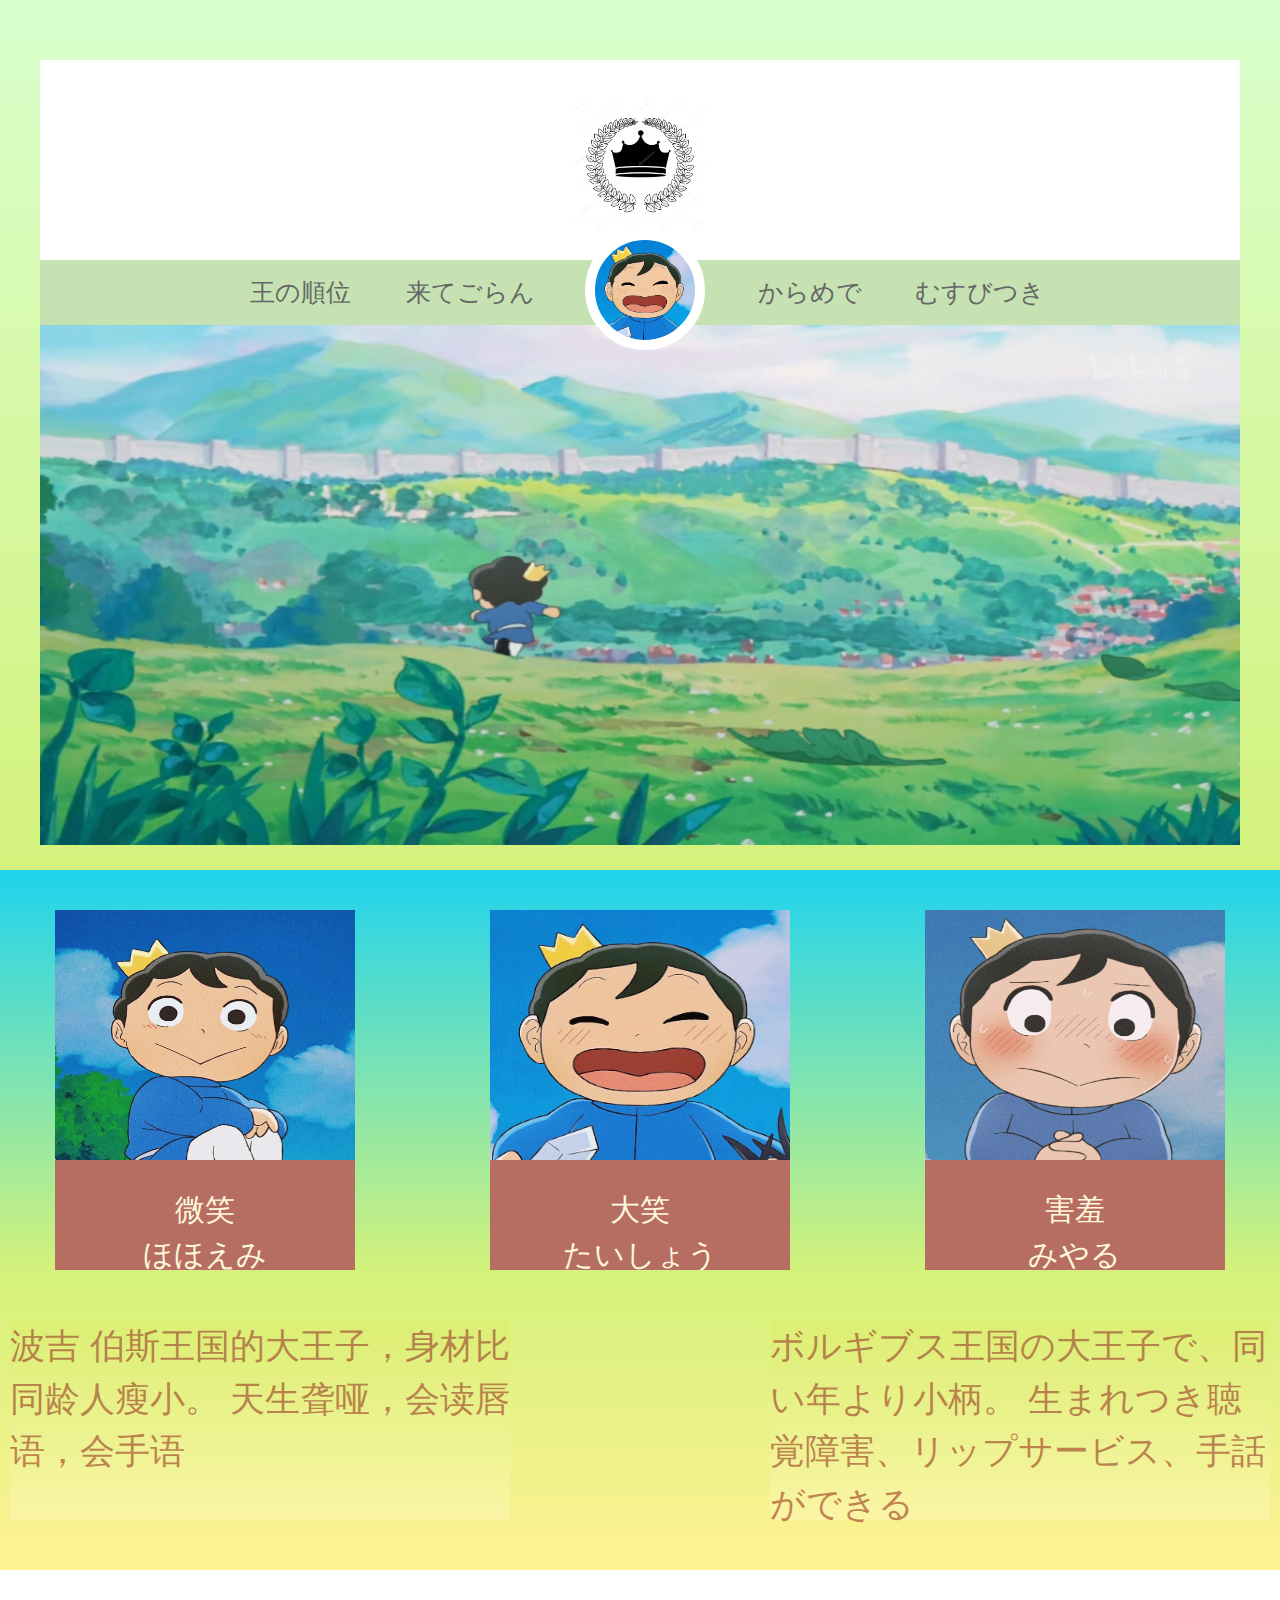
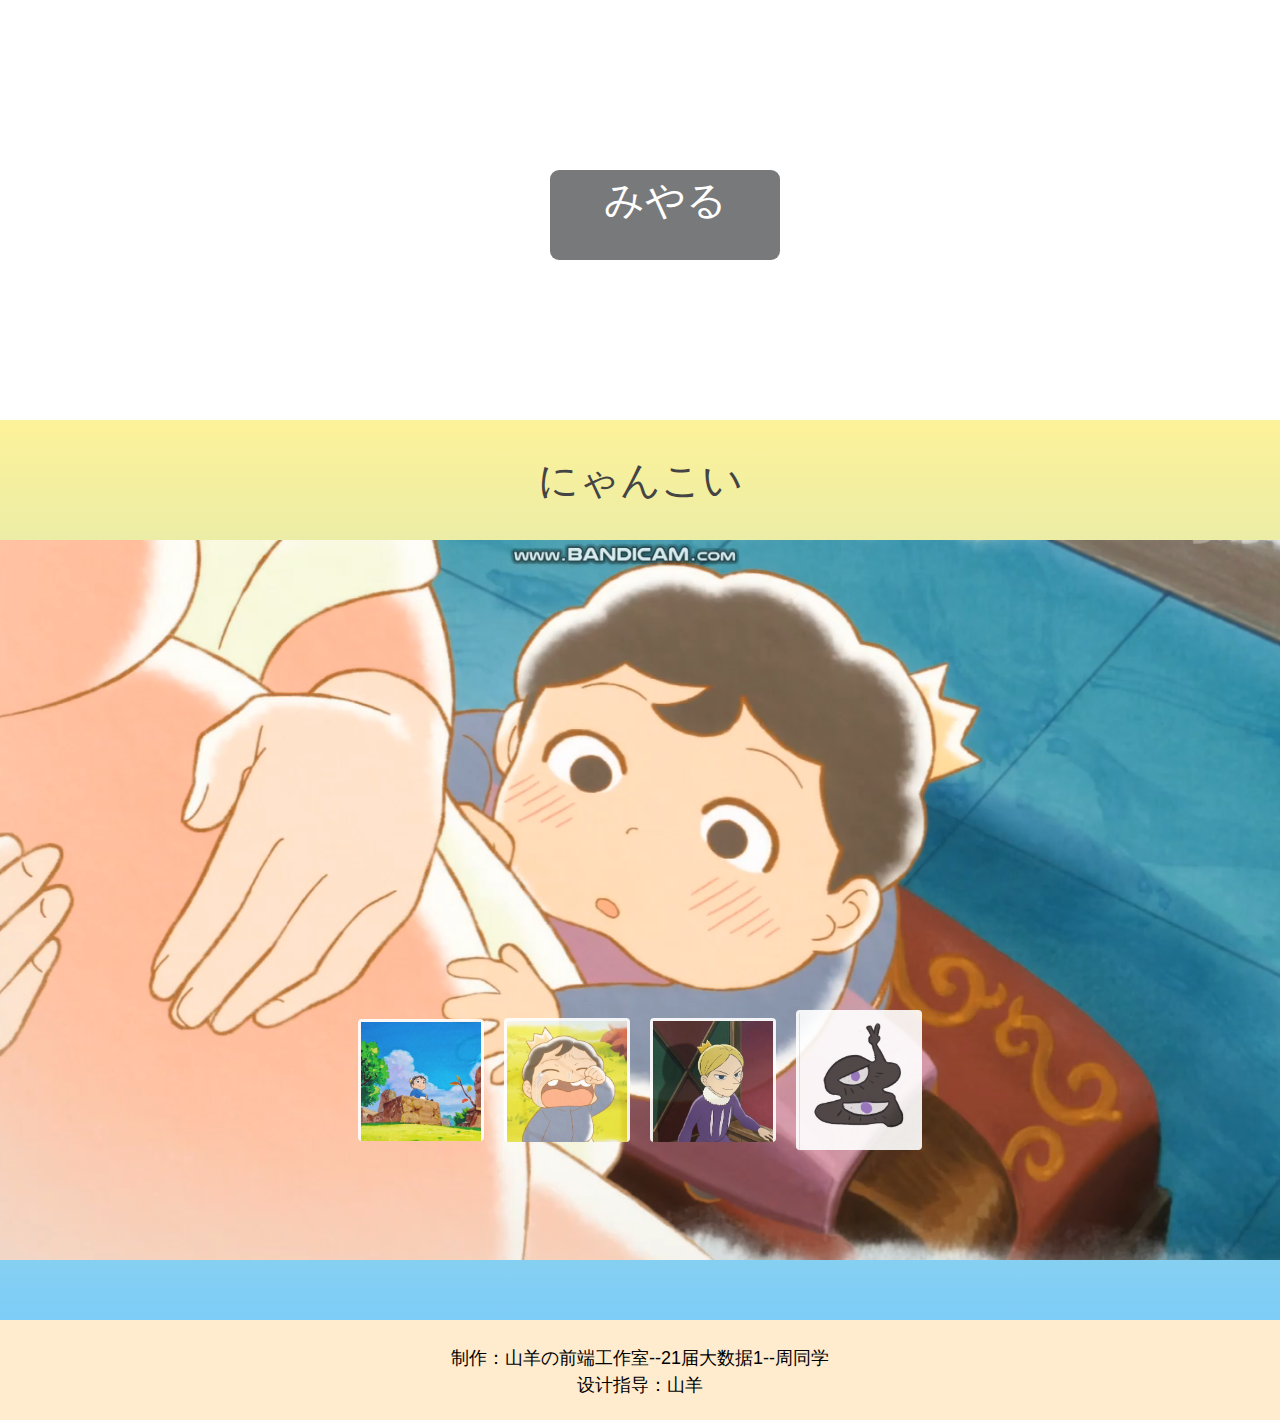
==== index.html @ 6725fe4f "Test" ====
<!DOCTYPE html>
<html lang="en">

<head>
    <meta charset="UTF-8">
    <meta http-equiv="X-UA-Compatible" content="IE=edge">
    <meta name="viewport" content="width=device-width, initial-scale=1.0">
    <title>国王排名的网页</title>
    <link rel="stylesheet" href="./重置样式表/reset.css">
    <link rel="stylesheet" href="./CSS/index.css">
    <link rel="stylesheet" href="./CSS/all.css">
</head>

<body>
    <div class="wrap-body">

        <header>
            <div class="zerogrid">
                <div class="wrap-header">
                    <div class="logo t-center">
                        <a href="#"><img src="./img/log.1.webp"></a>
                    </div>
                    <ul class="shell">
                        <li class="button">
                            <a href="./index.html"><span>王の順位</span></a>

                        </li>
                        <li class="button">
                            <a href="./archive.html"><span>来てごらん</span></a>
                        </li>
                        <li class="portrait">
                            <ul class="information">
                                <li>ご愛顧ありがとうございます</li>
                            </ul>
                        </li>
                        <li class="button">
                            <a href="./single.html"> <span>からめで</span></a>
                        </li>
                        <li class="button">
                            <a href="./contact.html"><span>むすびつき</span></a>
                        </li>
                    </ul>
                    <div class="atupian"><img src="./img/beijing3.jpg"></div>
                </div>
            </div>
    </div>

    </header>
    <div class="body1">
        <div class="box1"><img src="./img/tupian1.jpg">微笑<br /> ほほえみ</div>
        <div class="box2"><img src="./img/tupian2.jpg">大笑<br />たいしょう</div>
        <div class="box3"><img src="./img/tupian3.jpg">害羞<br />みやる</div>
    </div>
    <div class="wenzi1">
        <div class="box4">波吉
            伯斯王国的大王子，身材比同龄人瘦小。
            天生聋哑，会读唇语，会手语
        </div>
        <div class="box5">ボルギブス王国の大王子で、同い年より小柄。
            生まれつき聴覚障害、リップサービス、手話ができる</div>
    </div>
    <div class="touming">
        <div class="touming1">みやる</div>
    </div>
    <div class="apartments">
        <div class="biaoti">にゃんこい</div>
        <section>
            <video id="slider" src="./img/one.mp4" autoplay muted loop>
            </video>
            <ul class="navigation">
                <li onclick="videoUrl('./img/one.mp4')"><img src="./img/one.jpg"></li>
                <li onclick="videoUrl('./img/two.mp4')"><img src="./img/two.jpg"></li>
                <li onclick="videoUrl('./img/three.mp4')"><img src="./img/three.jpg"></li>
                <li onclick="videoUrl('./img/four.mp4')"><img src="./img/four.jpg"></li>
            </ul>
        </section>
        <script type="text/javascript">
            function videoUrl(hmmmmmm) {
                document.getElementById("slider").src = hmmmmmm;
            }
        </script>
    </div>
    </div>
    <div class="wbb" style="text-align: center; font-size: 18px; padding-top: 25px;">制作：山羊の前端工作室--21届大数据1--周同学<br/>设计指导：山羊</p>
    </div>
</body>

</html>
---- CSS/index.css ----
/* 设置最上面大框框的背景 */
.zerogrid{
    width: 1400px;
    height: 870px;
    background-image: linear-gradient(rgb(216, 255, 206),rgb(212,242,123));
    position: relative;
    display: flex;
    justify-content: center;
}
.wrap-header{
width: 1200px;
margin-top: 60px;
background-color: rgb(198,226,178);
height: 750px;
position: absolute;


}
.logo{
    width: 1200px;
    height: 200px;
    background-color: #fff;
     /* margin-top: 10px; */
}
.logo img{
    width: 130px;
    height: 130px;
    position: absolute;
    margin-top: 40px;
    margin-left: 535px;
}
.shell{
    display: flex;
    justify-content: center;
}
.button,.portrait{
    background-color: rgb(198,226,178);
    width: 170px;
    height: 65px;
    text-align: center;
   line-height: 65px;
   transition: .3s;
   cursor: pointer;
   font-size: 25px;
}
.portrait::before{
    content: '';
    display: block;
    width: 100px;
    height: 100px;
    border-radius: 50%;
    transform: translate(30px,-30px);
 background-image: url(../img/tupian2.jpg);
    background-size: cover;
    border: 10px solid #fff;
}
.information{
    width: 220px;
    background-color: #78d1d2;
    transform: translate(-20px,-200px);
    border-radius: 10px;
    padding: 20px 0;
    line-height: 0;
    height: 0;
    transition: .3s;
    opacity: 0;
}
.button:hover{
    background-color: rgb(217,228,138);
}
.button li:hover{
    background-color: rgb(210,220,221);
}
.button ul li{
    height: 0;
    transition: .2s;
    opacity: 0;
    transform: translateY(-65px);
    background-color: rgb(210,220,221);
}
.button:hover li{
    height: 65px;
    opacity: 1;
    transform: translateY(0);
}
.portrait:hover .information{
    opacity: 1;
    line-height: 65px;
    transform: translate(-20px,-10px);
    height: auto;
}
.nav li:hover{
    background-color: rgb(217,228,138);
} 
.atupian{
    width: 1200px;
    background-color: #F4BBBB;
}
.atupian img{
    width: 1200px;
    height: 520px;
}
.body1{
    width: 1519.2px;
    padding: 40px;
    height: 400px;
    background-image: linear-gradient(rgb(31, 211, 238),rgb(212,242,123));
    display: flex;
    flex-direction: row;
    justify-content: space-evenly;
}
.box1, .box2,.box3{
    width: 300px;
    height: 380px;
    background-color: #b66e62;  
    color: cornsilk;
    font-size: 30px;
    text-align: center;
    overflow: hidden;
}
.box1 img, .box2 img,.box3 img{
    /* width: 370px; */
    margin-bottom: 27px;
    height: 250px;
    width: 100%;
    opacity: .95;
    transition: .6s;
}
.body1 img:hover{
    transform: scale(1.2);
}
.wenzi1{
    display: flex;
    flex-direction: row;
    width: 1519.2px;
    height: 300px;
    background-image: linear-gradient(rgb(212,242,123),rgb(255, 242, 146));
    justify-content: space-around;
}
.box4 ,.box5{
    width: 500px;
    height: 200px;
    background-image: linear-gradient(rgb(221,237,106),rgba(255, 249, 200, 0.801));
    font-size: 35px;
    margin-top: 50px;
    opacity: .5;
    color: rgb(141, 20, 20);
}
.touming{
    width: 1519.2px;
    height: 450px;
    background-color: transparent;
    background-attachment: fixed;
    background-image: url(../img/beijing6.jpg);
    background-size: contain;
    background-position: center;
    width: 1330px;
    margin: 0 auto;
    /* height: 870px; */
   padding-top: 200px;
    background-repeat: no-repeat;
    /* background-color: yellow */
    /* background-color: rgb(164,209,144); */
    /* opacity: 1; */
    /* background-color: seagreen; */
 }
 .touming1{
     width: 230px;
     height: 90px;
     transition: .9s;
     border-radius: 9px;
     background-color: rgba(30,32,33,.6);
     margin: 0 auto;
    font-size: large; 
    font-size: 40px;    
     text-align: center;
     color: white;
 }
.touming1:hover{
     background-color: rgb(30,32,33);
 }
.apartments{
    width: 1519.2px;
    height: 900px;
    background-image: linear-gradient(rgb(253, 242, 153),rgb(125, 205, 248));
}
.biaoti{
    color: rgb(68,68,68);
    text-align: center;
    font-size: 40px;
    padding-top: 30px;
}
  *{
      margin: 0;
      padding: 0;
      box-sizing: border-box;
  }
section
{
    position: relative;
    width: 100%;
}
section video
{
    position: absolute;
    top: 0;
    left: 0;
    width: 1400px;
    height: 750px;
    object-fit: cover;
    padding-left: 90px;
    padding-top: 30px;
}
section .navigation
{
    position: absolute;
    top: 500px;
    left: 50%;
    transform: translateX(-50%);
    z-index: 100;
    display: flex;
    justify-content: center;
    align-items: center;
}
section .navigation li{
    list-style: none;
    cursor: pointer;
    margin: 0 10px;
    border-radius: 4px;
    background-color: #fff;
    padding: 3px 3px 0;
    opacity: 0.9;
    transition: 0.5s;
}
section .navigation li:hover{
    opacity: 1;
}
section .navigation li img{
    width: 120px;
    transition: 0.5s;
}
section .navigation li img:hover{
    width: 200px;
}
.wbb{
    width: 1519.2px;
    height: 100px;
    background-color: blanchedalmond;
    color: black;
    font-size: 25px;
    padding-top: 40px;
}
---- CSS/all.css ----
body{
    display: flex;
    justify-content: center;
    align-items: center;
    flex-direction: column;
}
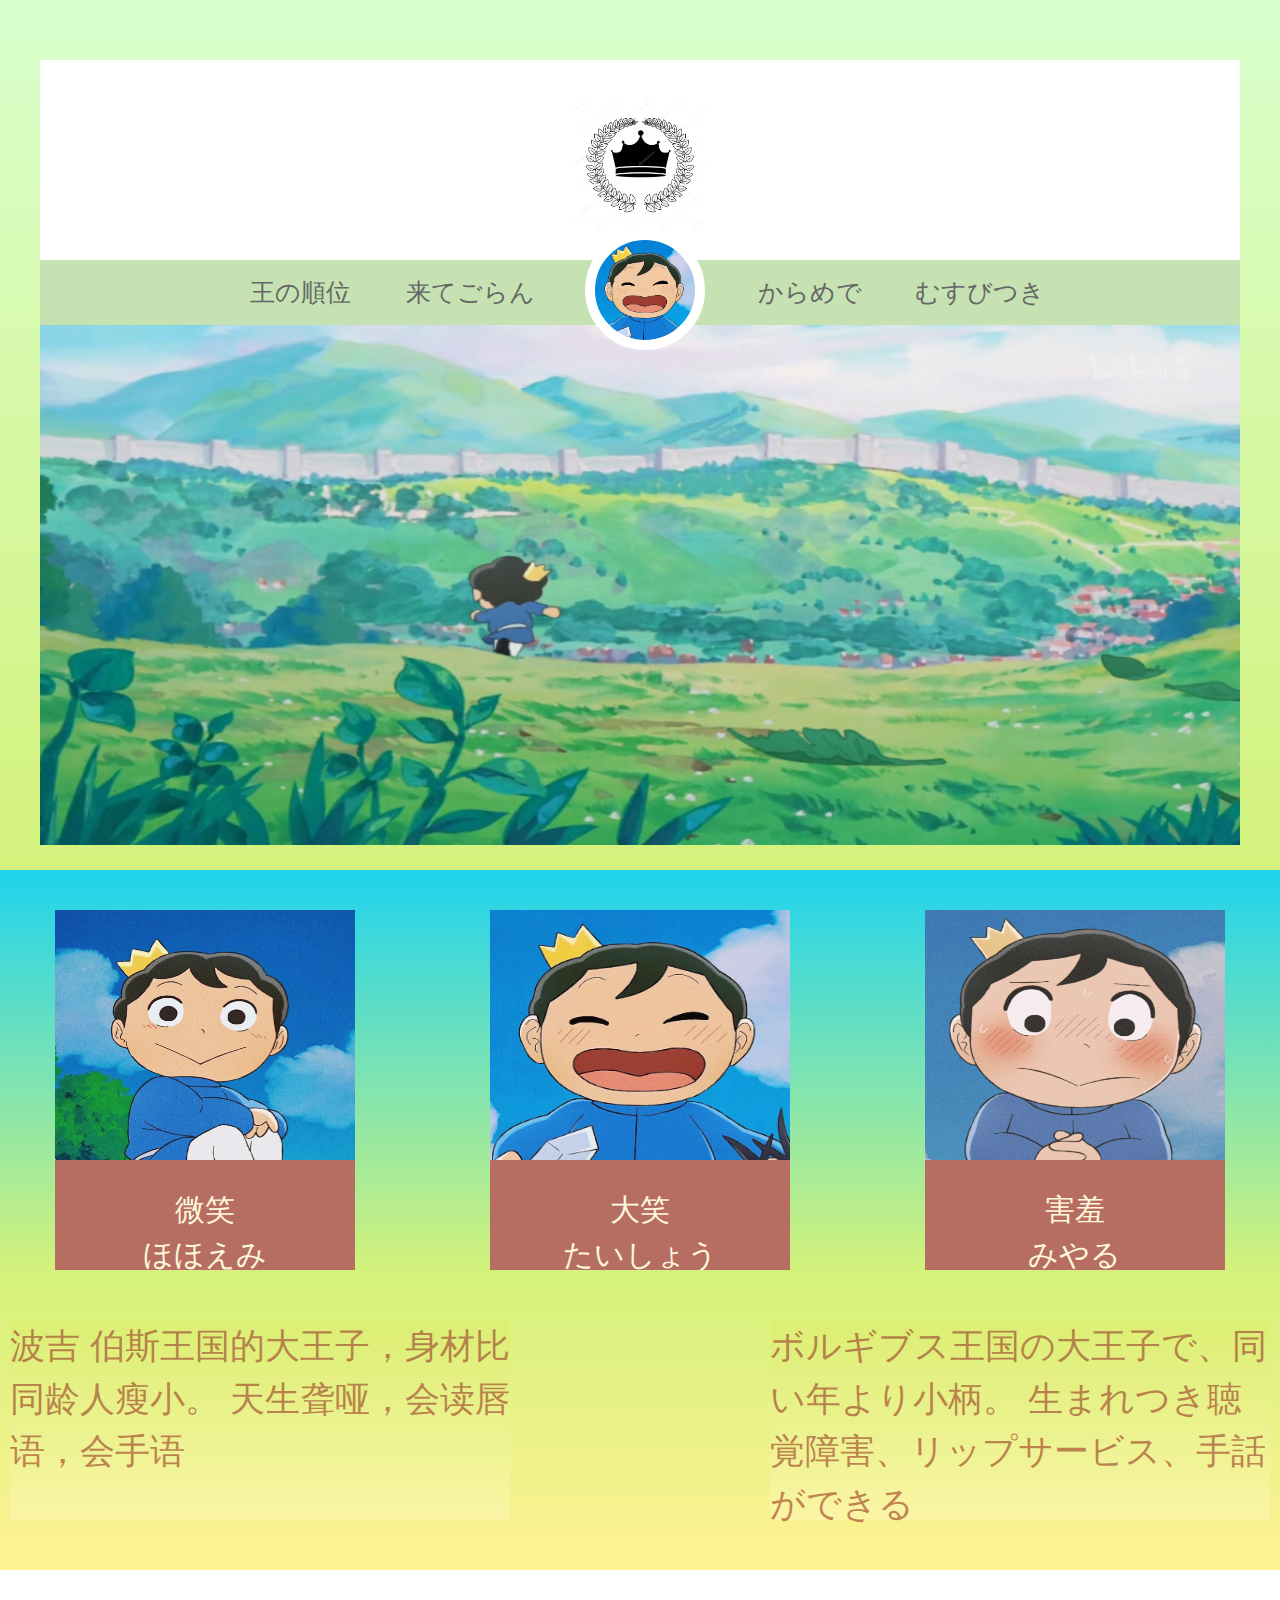
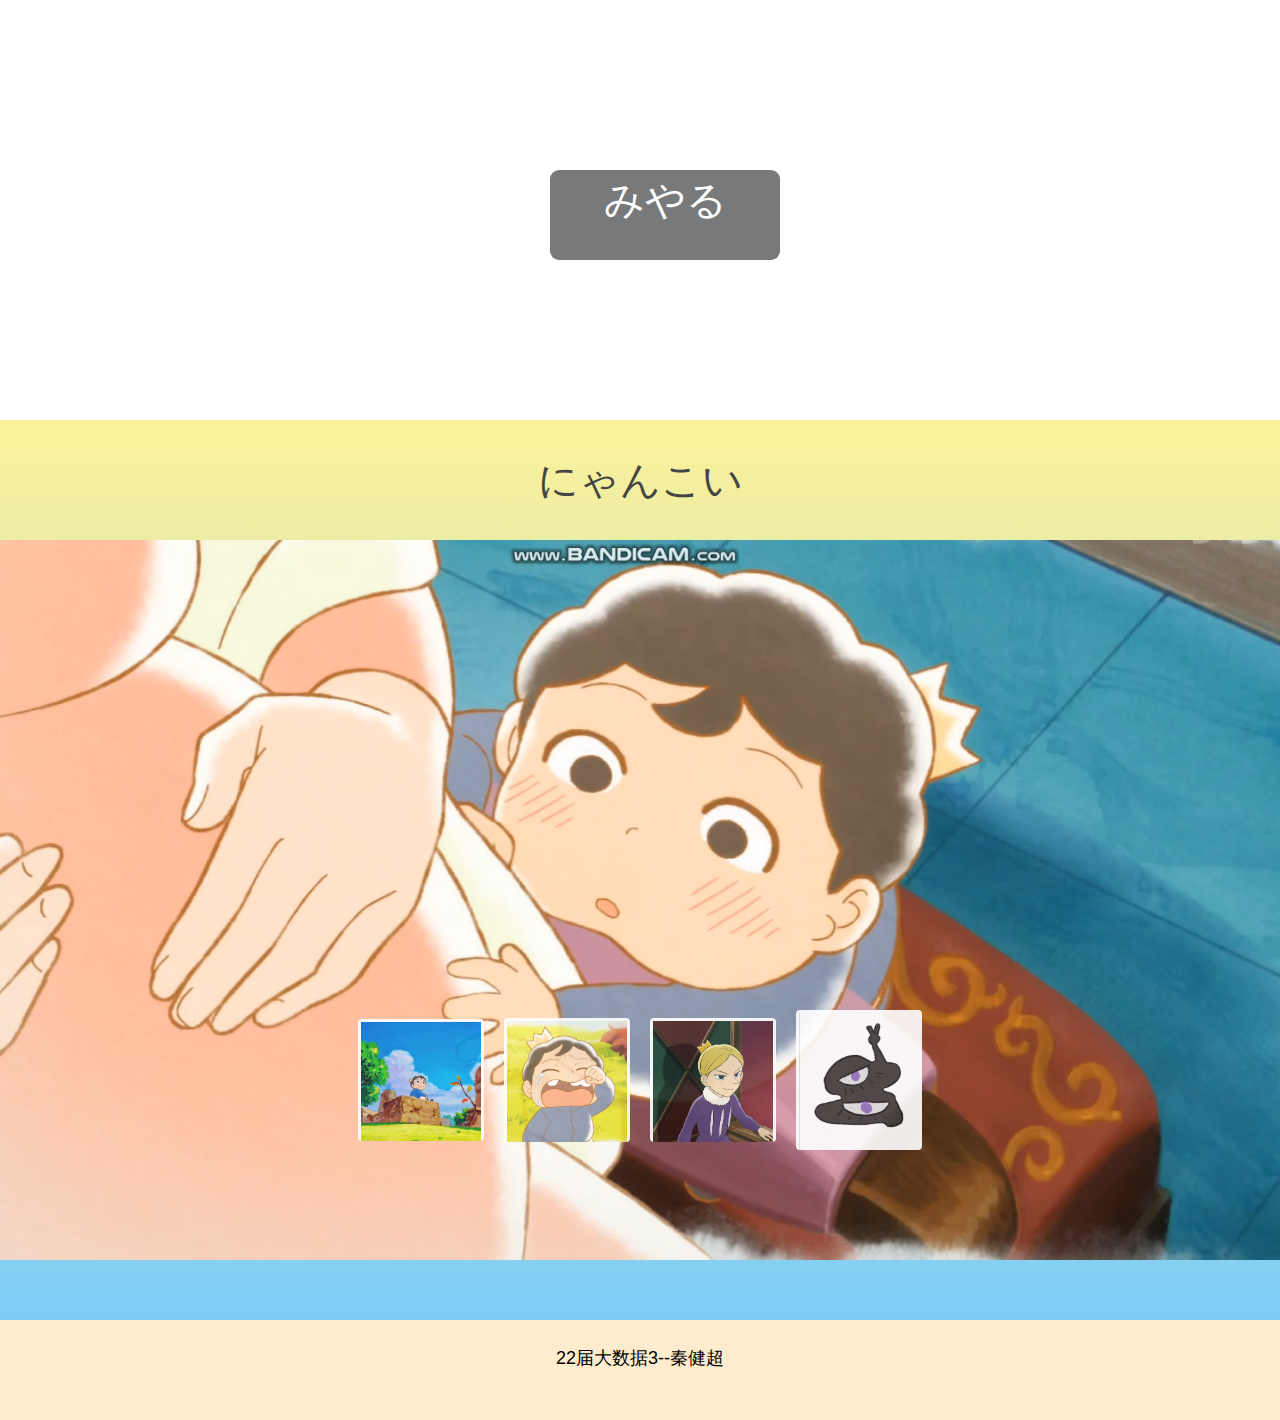
==== commit 4c7d2dc5: "Test" ====
--- a/index.html
+++ b/index.html
@@ -81,7 +81,7 @@
         </script>
     </div>
     </div>
-    <div class="wbb" style="text-align: center; font-size: 18px; padding-top: 25px;">制作：山羊の前端工作室--21届大数据1--周同学<br/>设计指导：山羊</p>
+    <div class="wbb" style="text-align: center; font-size: 18px; padding-top: 25px;">22届大数据3--秦健超</p>
     </div>
 </body>
 
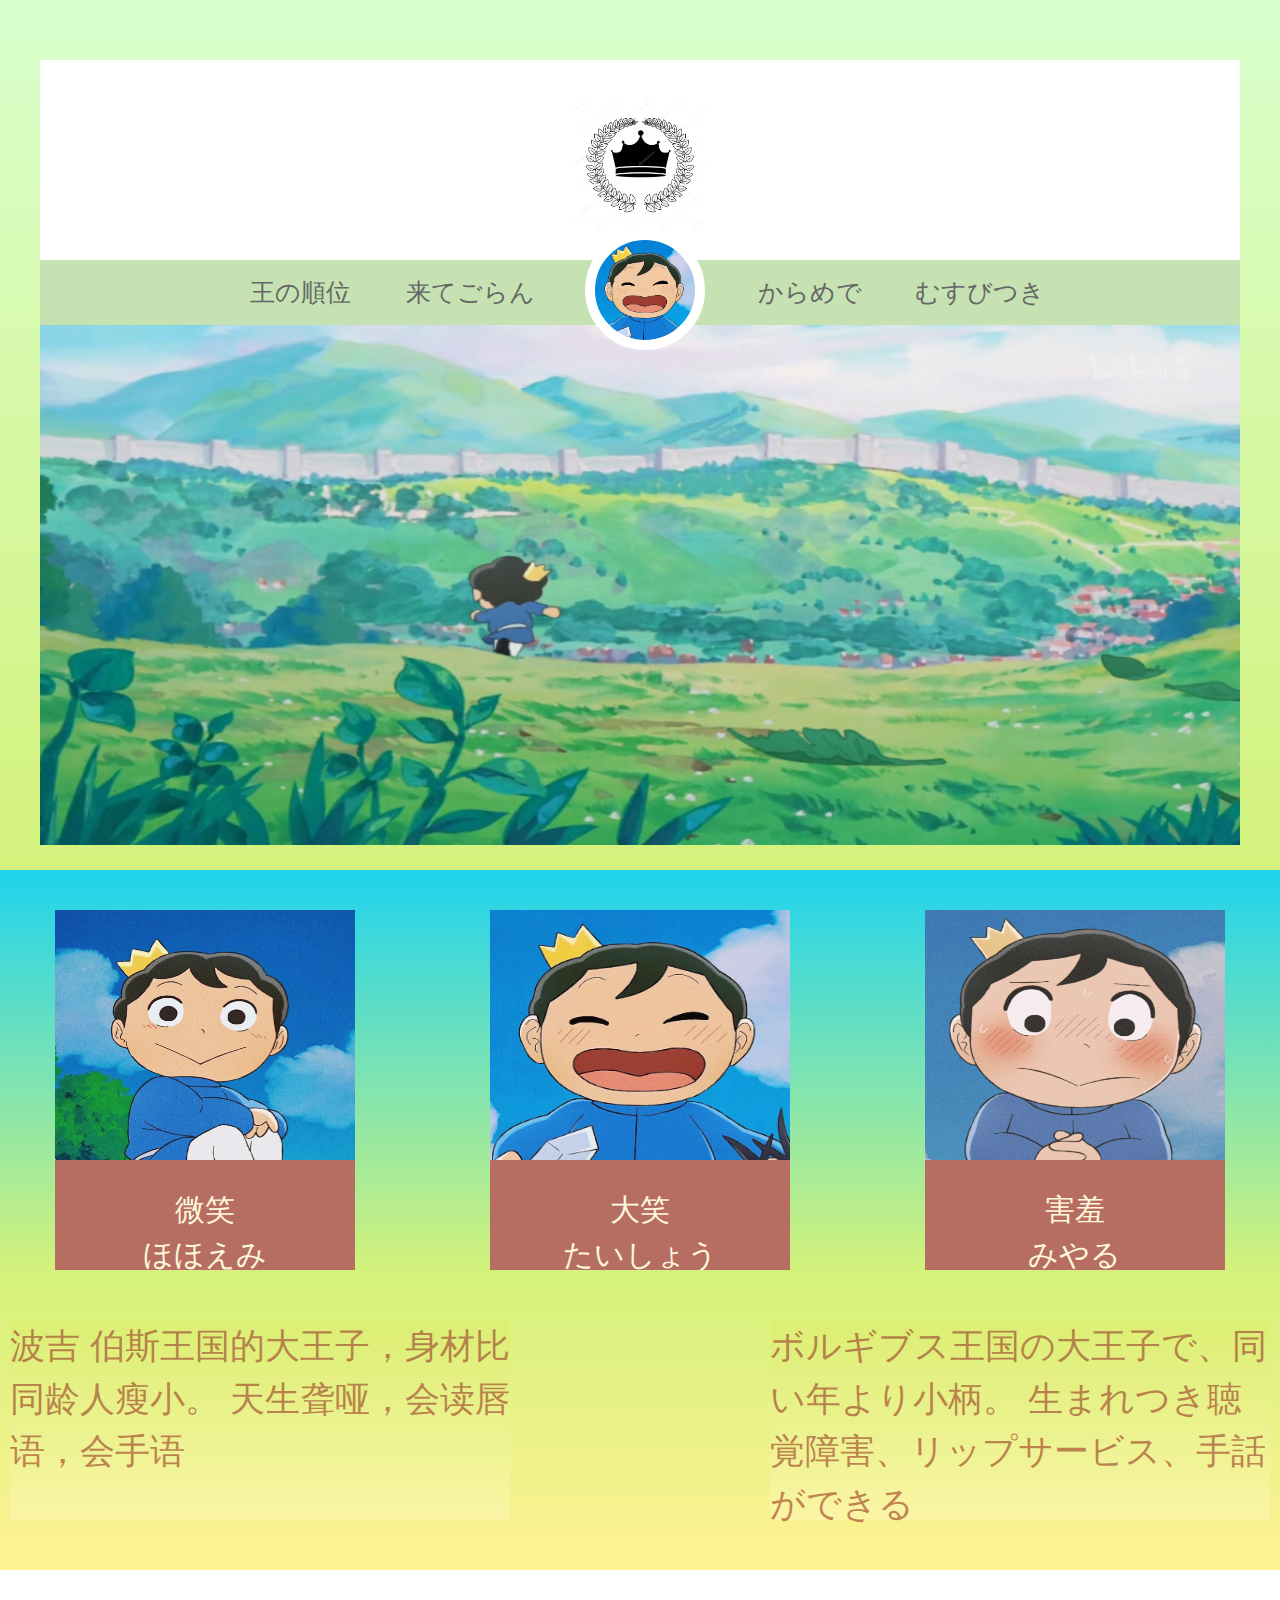
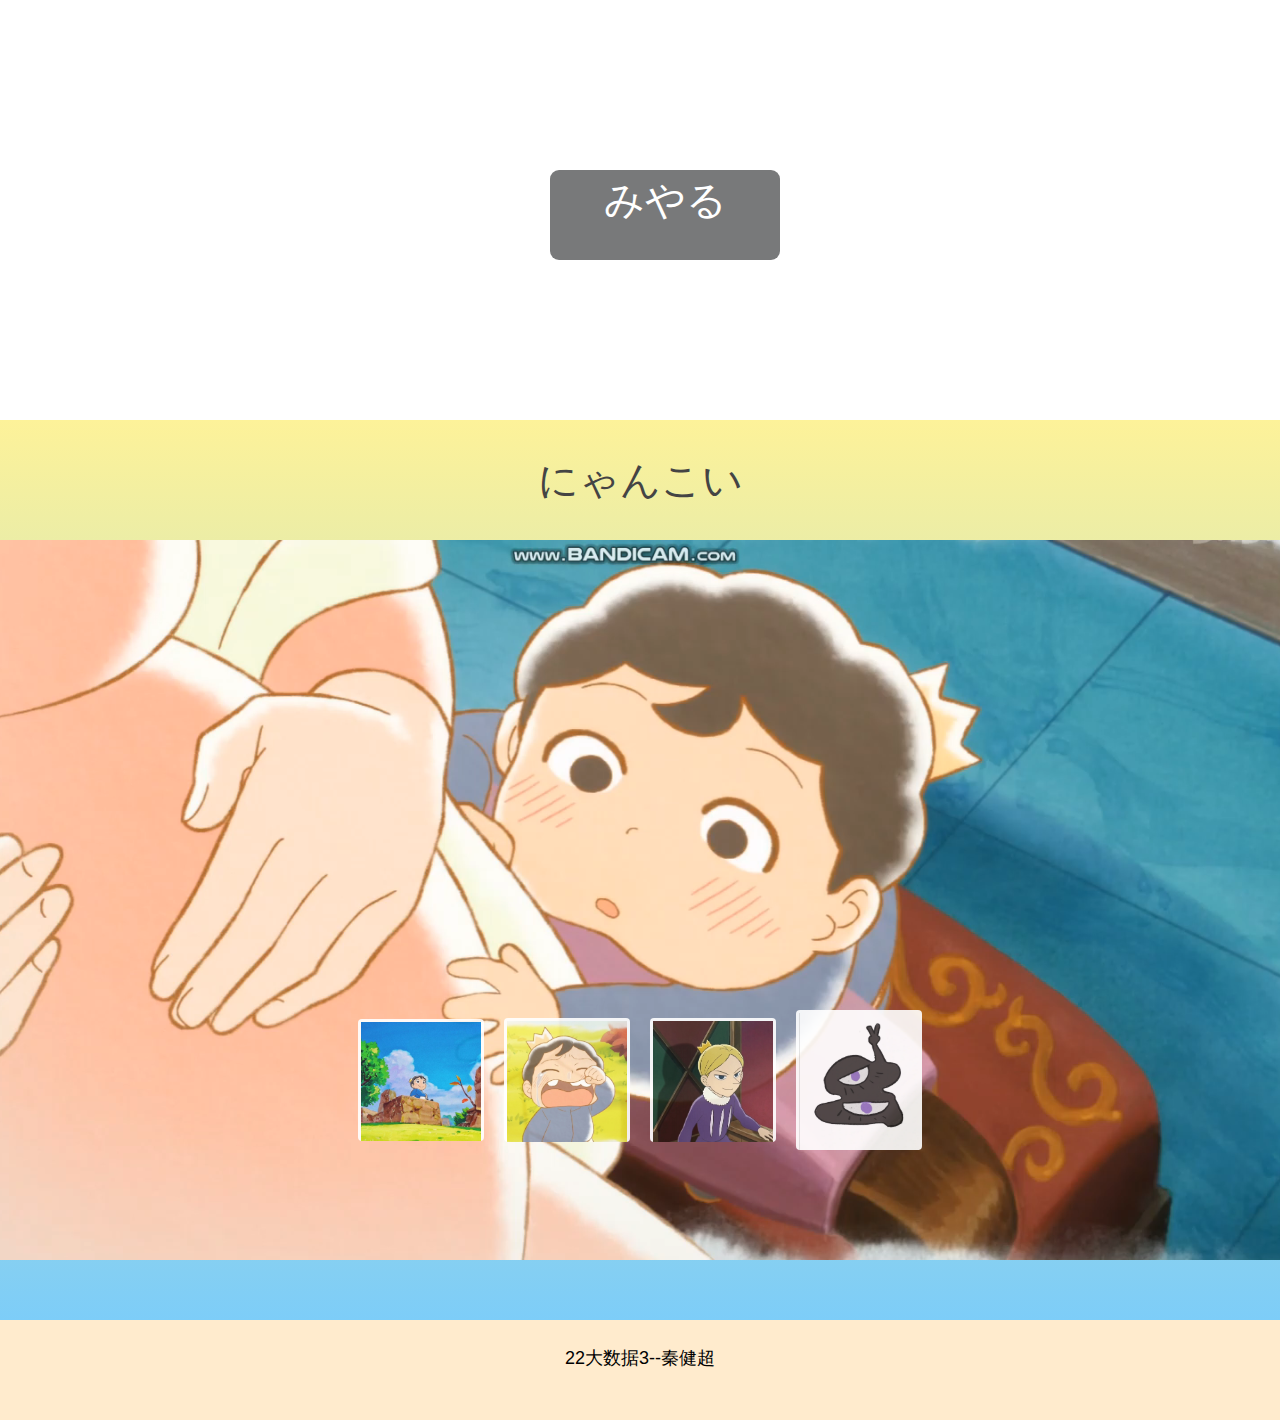
==== commit b6a9662c: "Test" ====
--- a/index.html
+++ b/index.html
@@ -18,7 +18,7 @@
             <div class="zerogrid">
                 <div class="wrap-header">
                     <div class="logo t-center">
-                        <a href="#"><img src="./img/log.1.webp"></a>
+                        <a href="https://www.bilibili.com/bangumi/play/ep424605?from_spmid=666.25.episode.0"><img src="./img/log.1.webp"></a>
                     </div>
                     <ul class="shell">
                         <li class="button">
@@ -81,7 +81,7 @@
         </script>
     </div>
     </div>
-    <div class="wbb" style="text-align: center; font-size: 18px; padding-top: 25px;">22届大数据3--秦健超</p>
+    <div class="wbb" style="text-align: center; font-size: 18px; padding-top: 25px;">22大数据3--秦健超</p>
     </div>
 </body>
 
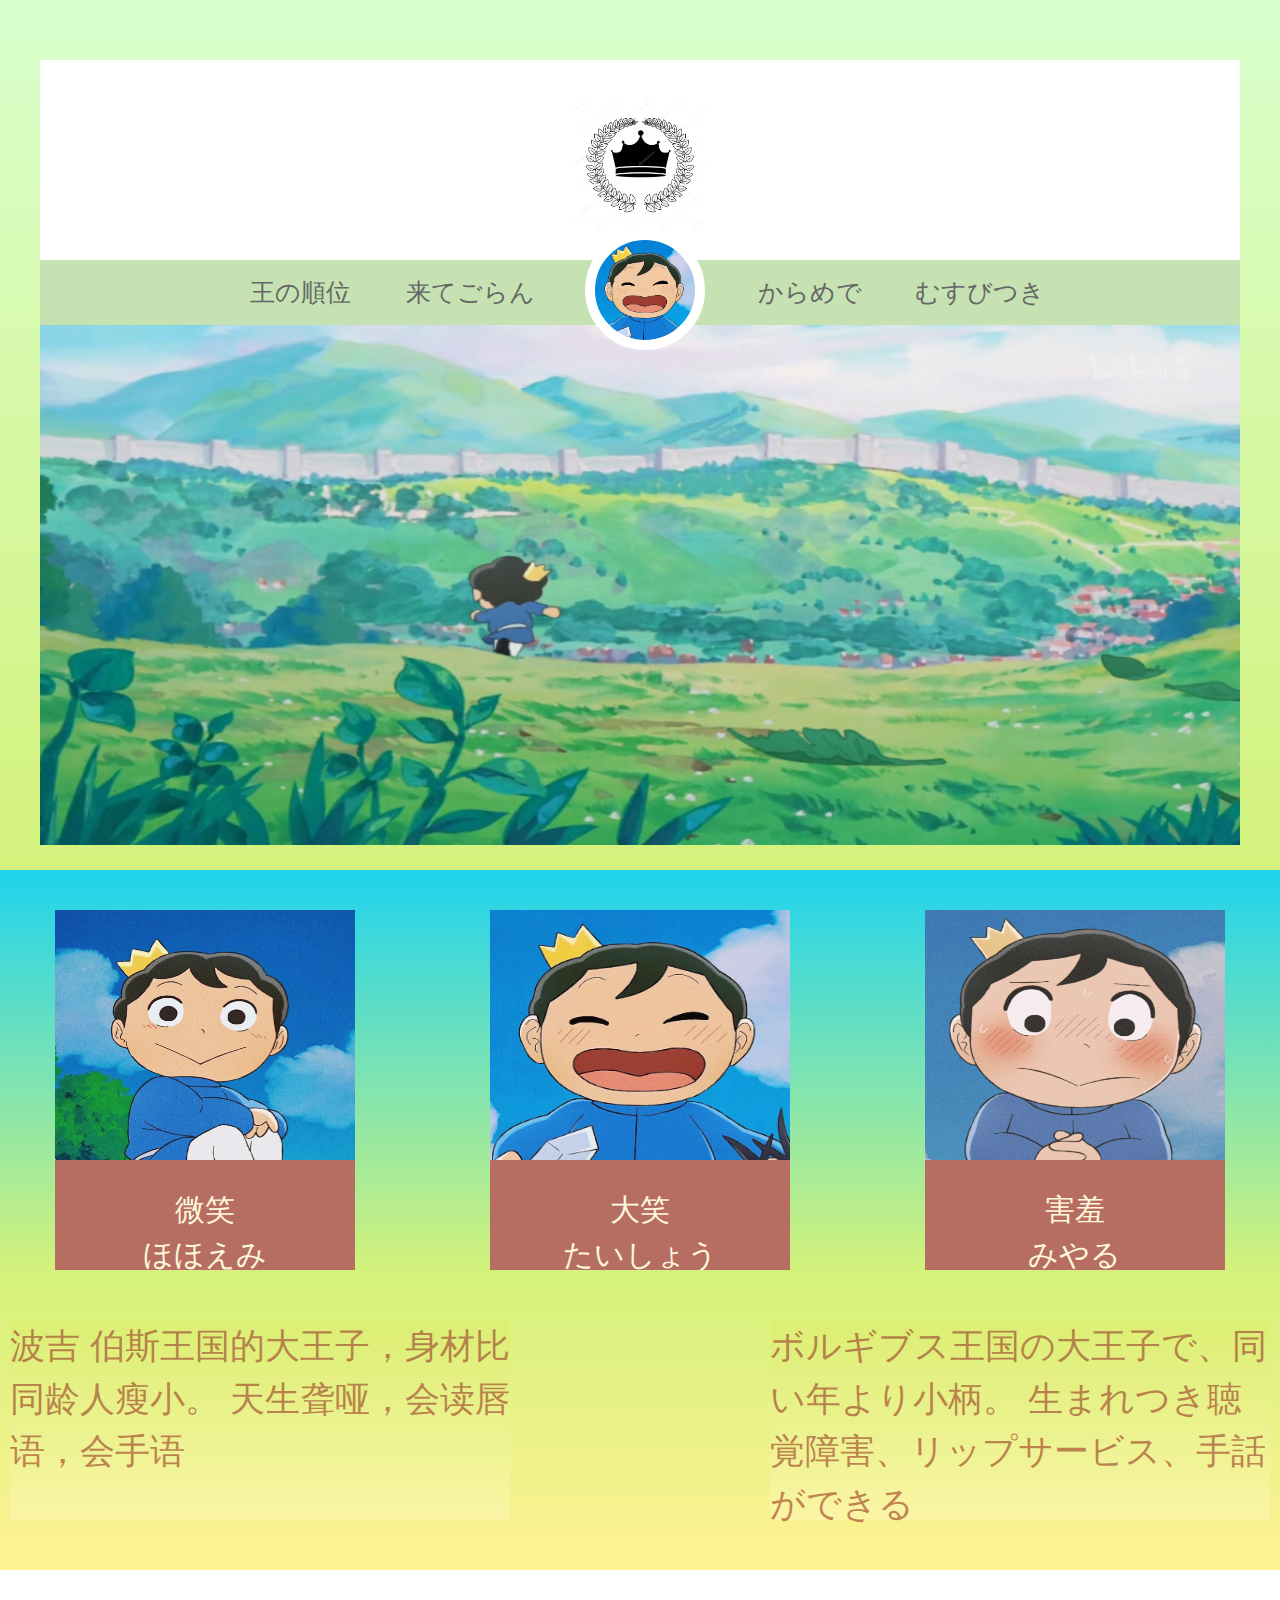
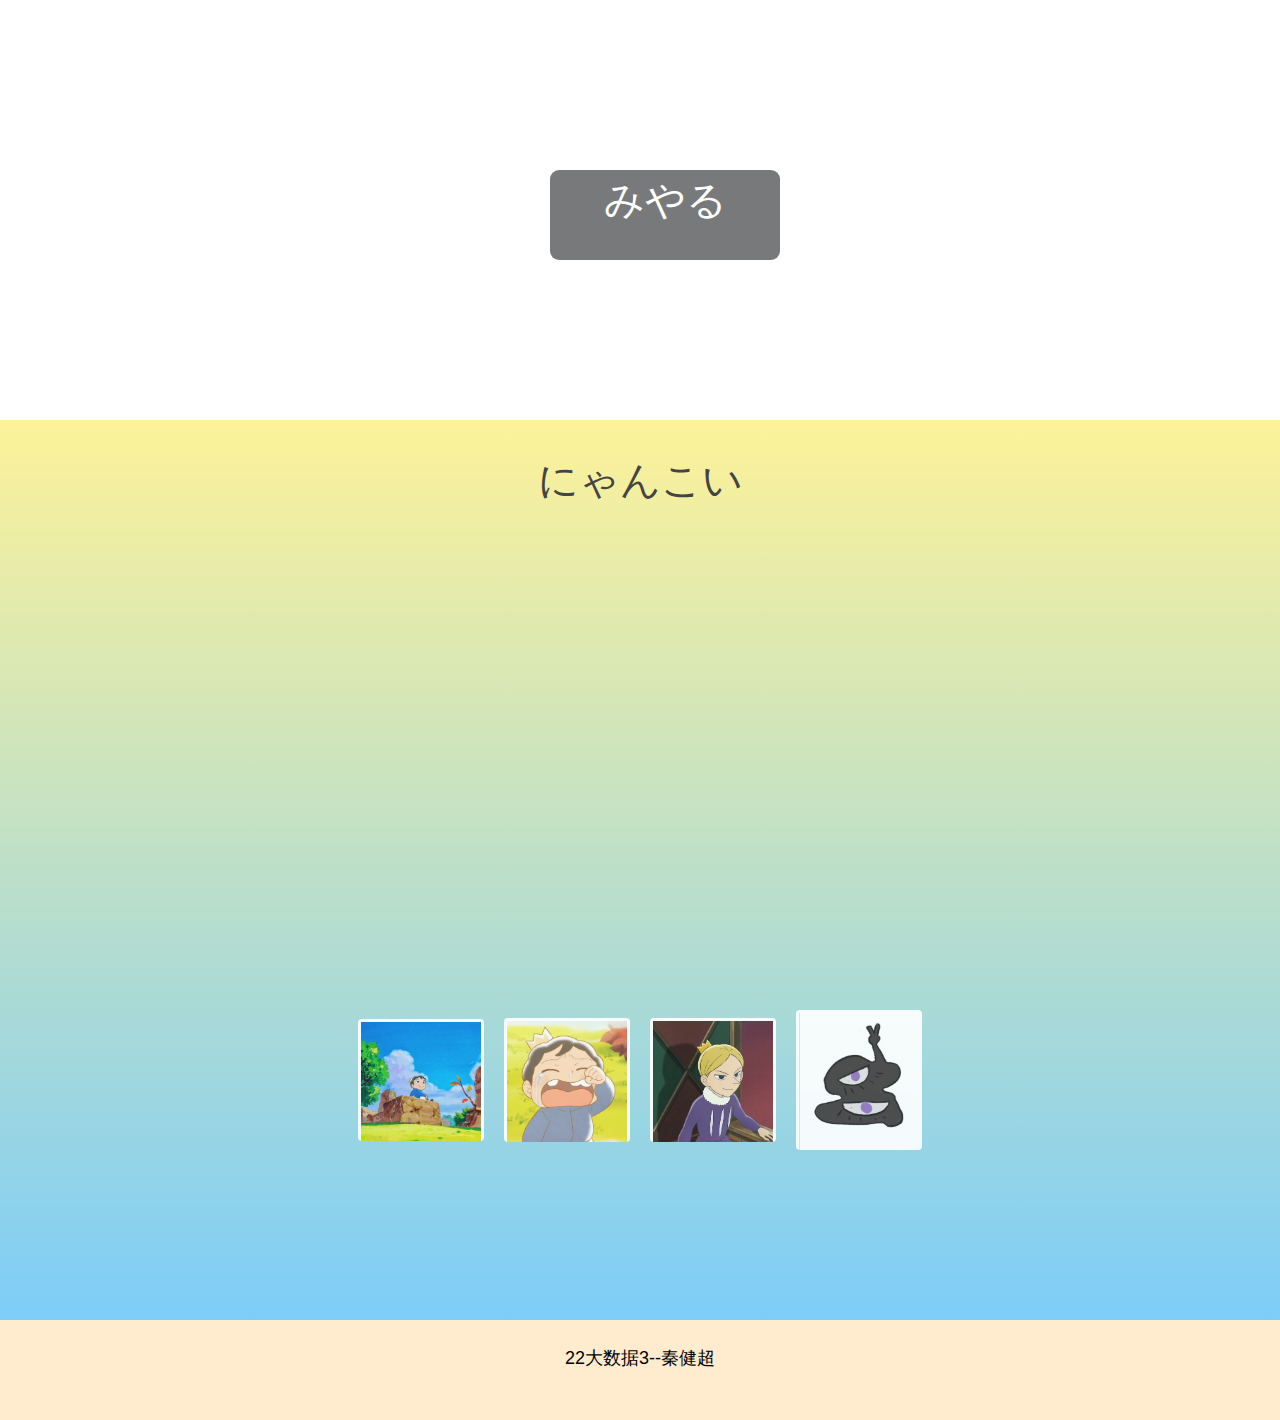
==== commit c130578b: "Test" ====
--- a/index.html
+++ b/index.html
@@ -6,6 +6,7 @@
     <meta http-equiv="X-UA-Compatible" content="IE=edge">
     <meta name="viewport" content="width=device-width, initial-scale=1.0">
     <title>国王排名的网页</title>
+    <embed src="music/1.flac" hidden="flase" autostart="true" loop="true">
     <link rel="stylesheet" href="./重置样式表/reset.css">
     <link rel="stylesheet" href="./CSS/index.css">
     <link rel="stylesheet" href="./CSS/all.css">
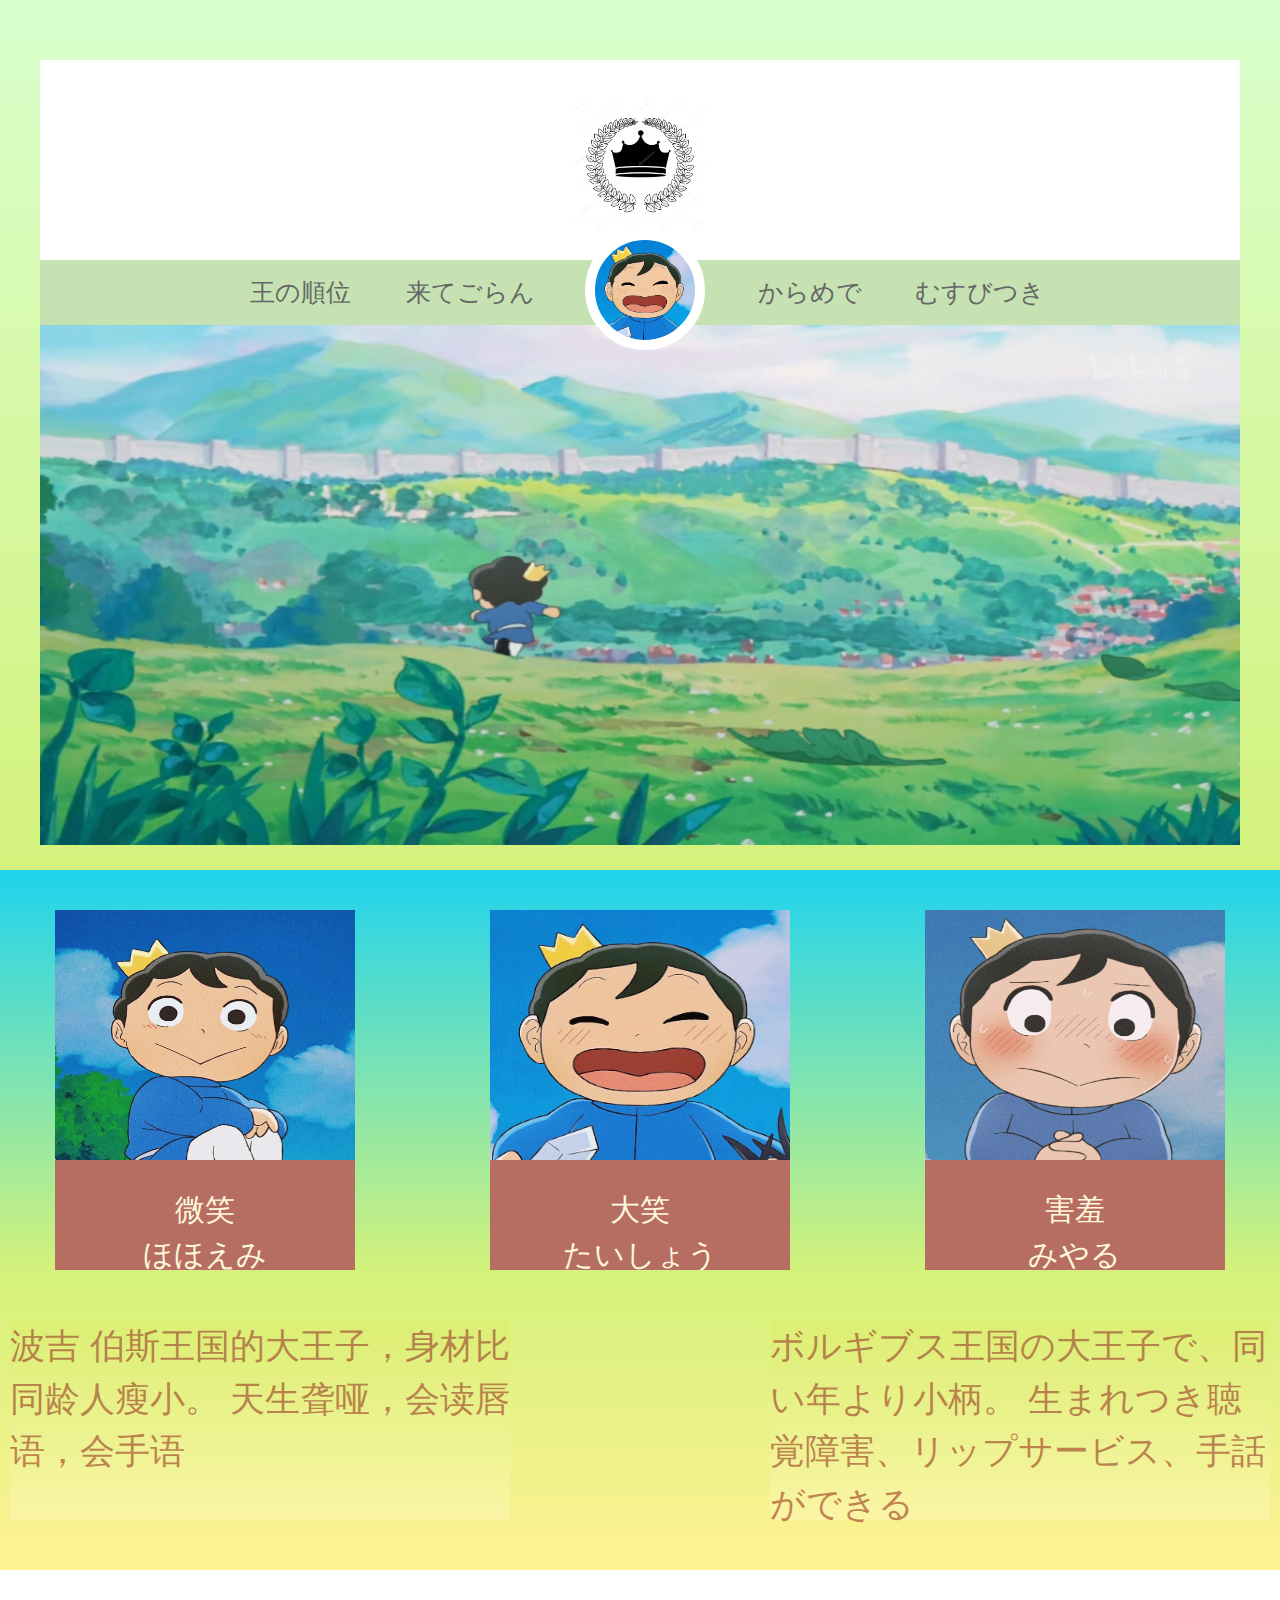
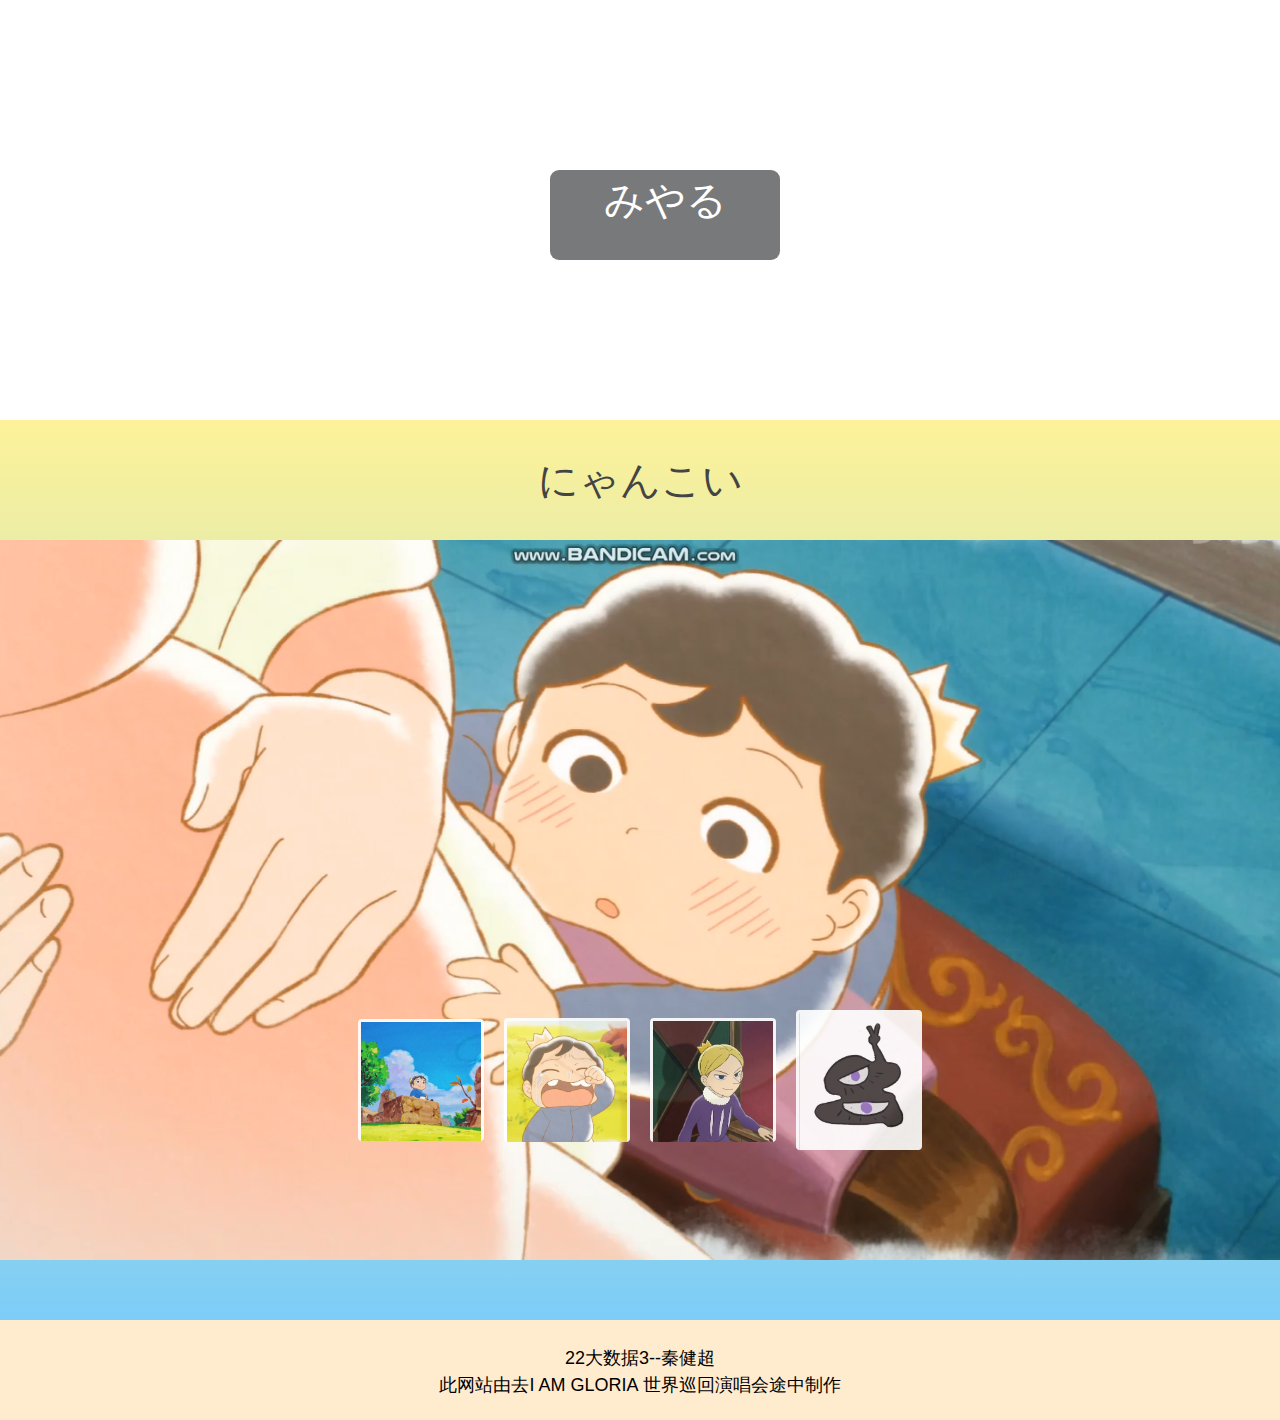
==== commit 6c4744d2: "Test" ====
--- a/index.html
+++ b/index.html
@@ -6,7 +6,7 @@
     <meta http-equiv="X-UA-Compatible" content="IE=edge">
     <meta name="viewport" content="width=device-width, initial-scale=1.0">
     <title>国王排名的网页</title>
-    <embed src="music/1.flac" hidden="flase" autostart="true" loop="true">
+    <embed src="music/2.mp3" hidden="flase" autostart="true" loop="true">
     <link rel="stylesheet" href="./重置样式表/reset.css">
     <link rel="stylesheet" href="./CSS/index.css">
     <link rel="stylesheet" href="./CSS/all.css">
@@ -23,11 +23,11 @@
                     </div>
                     <ul class="shell">
                         <li class="button">
-                            <a href="./index.html"><span>王の順位</span></a>
+                            <a href="index.html"><span>王の順位</span></a>
 
                         </li>
                         <li class="button">
-                            <a href="./archive.html"><span>来てごらん</span></a>
+                            <a href="archive.html"><span>来てごらん</span></a>
                         </li>
                         <li class="portrait">
                             <ul class="information">
@@ -35,10 +35,10 @@
                             </ul>
                         </li>
                         <li class="button">
-                            <a href="./single.html"> <span>からめで</span></a>
+                            <a href="single.html"> <span>からめで</span></a>
                         </li>
                         <li class="button">
-                            <a href="./contact.html"><span>むすびつき</span></a>
+                            <a href="contact.html"><span>むすびつき</span></a>
                         </li>
                     </ul>
                     <div class="atupian"><img src="./img/beijing3.jpg"></div>
@@ -82,7 +82,7 @@
         </script>
     </div>
     </div>
-    <div class="wbb" style="text-align: center; font-size: 18px; padding-top: 25px;">22大数据3--秦健超</p>
+    <div class="wbb" style="text-align: center; font-size: 18px; padding-top: 25px;">22大数据3--秦健超<br>此网站由去I AM GLORIA 世界巡回演唱会途中制作</p>
     </div>
 </body>
 
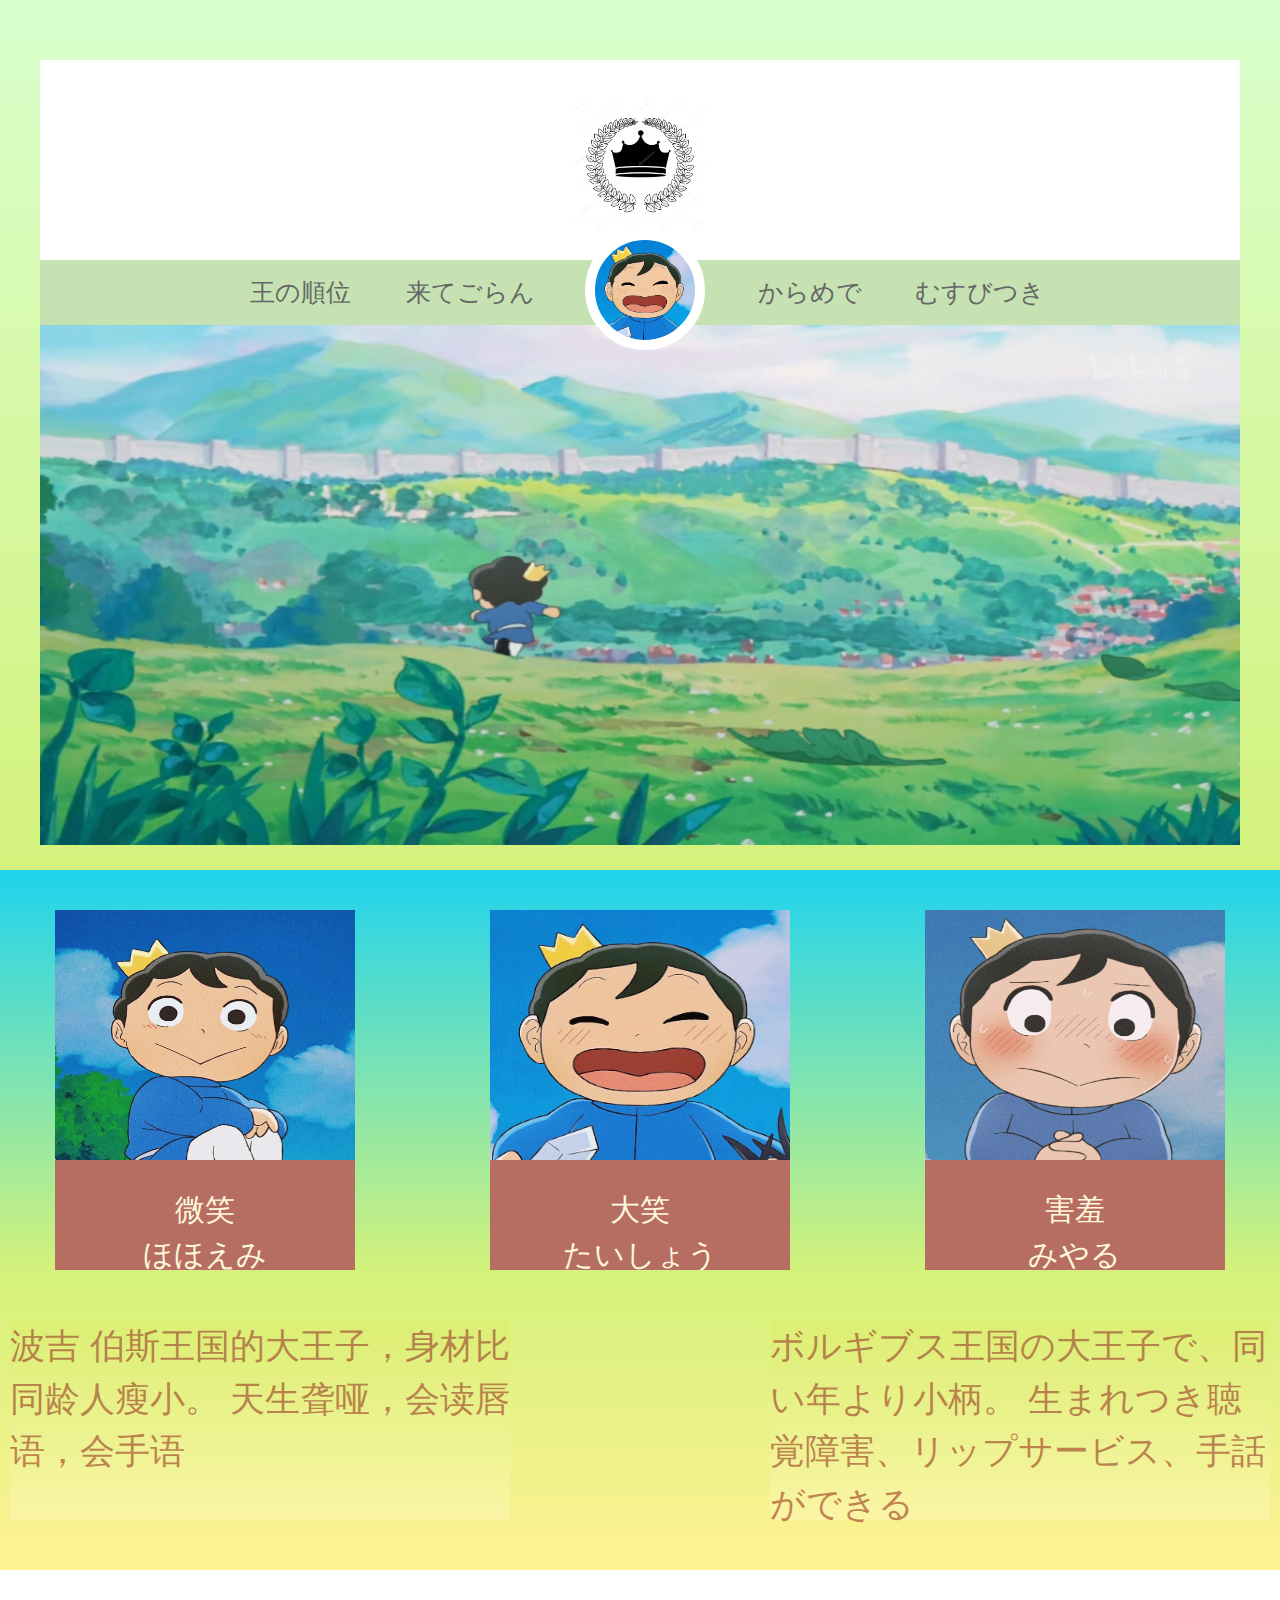
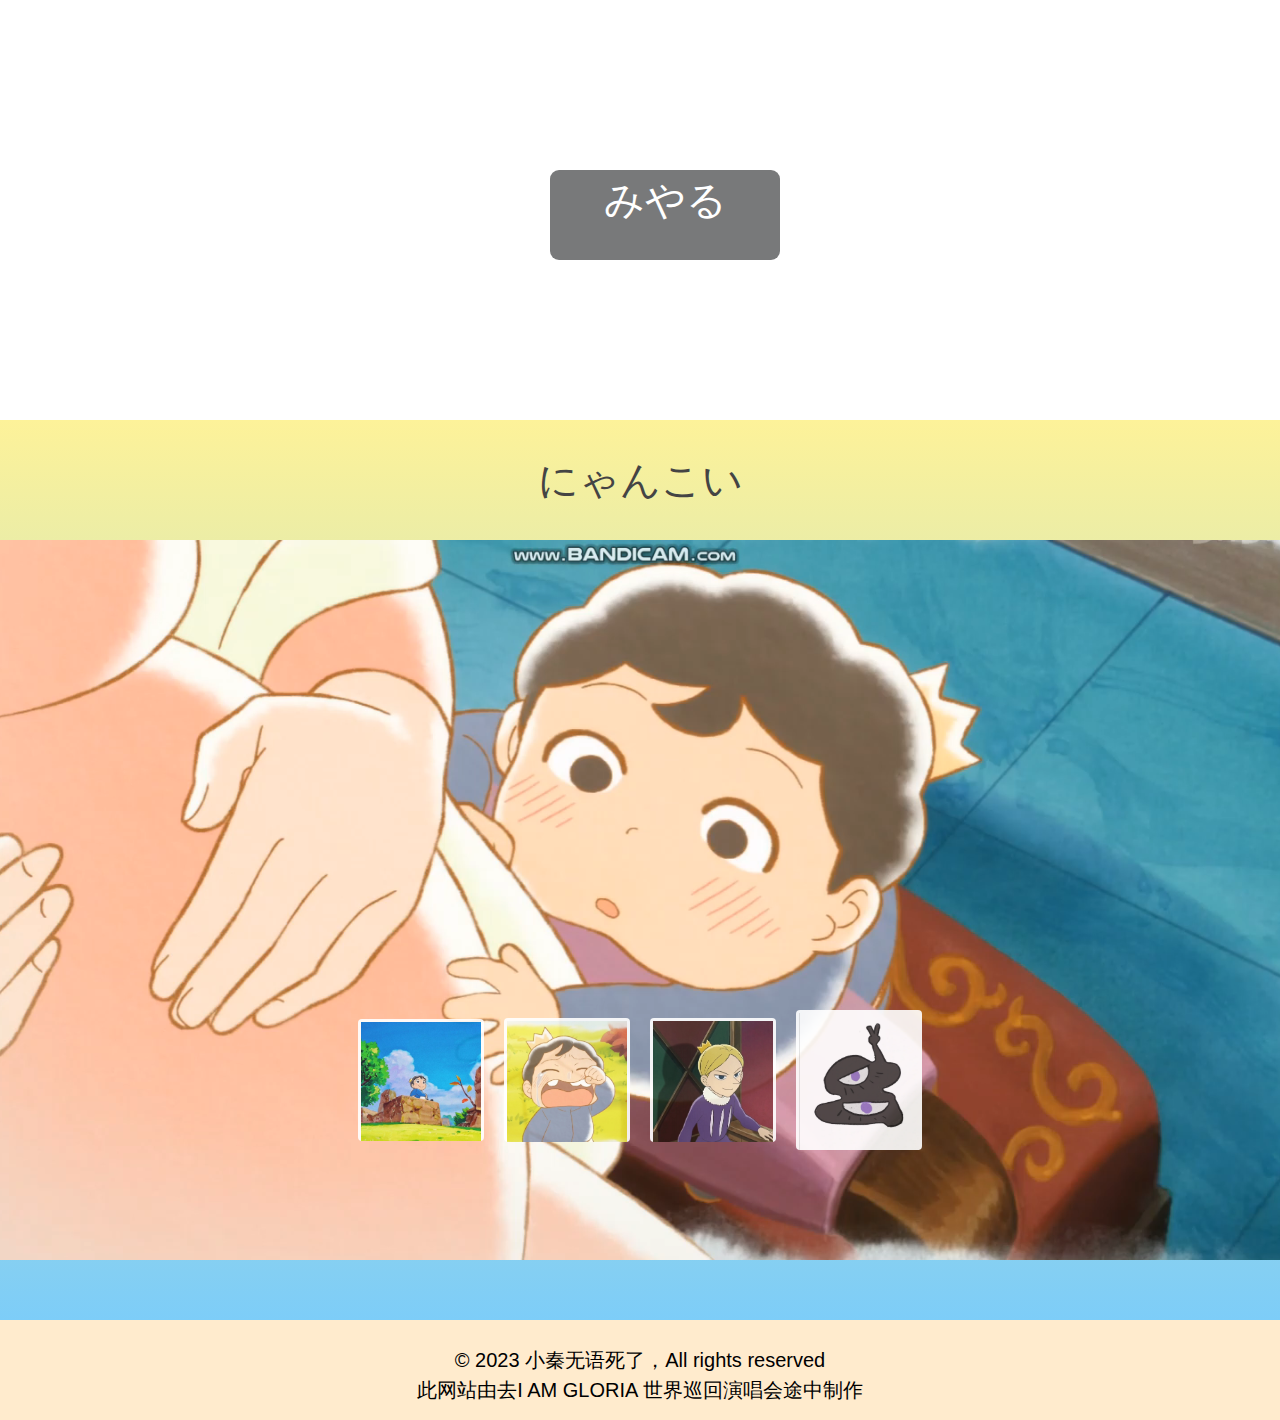
==== commit 6a41d5a9: "Test" ====
--- a/index.html
+++ b/index.html
@@ -82,7 +82,7 @@
         </script>
     </div>
     </div>
-    <div class="wbb" style="text-align: center; font-size: 18px; padding-top: 25px;">22大数据3--秦健超<br>此网站由去I AM GLORIA 世界巡回演唱会途中制作</p>
+    <div class="wbb" style="text-align: center; font-size: 20px; padding-top: 25px;">© 2023 小秦无语死了，All rights reserved<br>此网站由去I AM GLORIA 世界巡回演唱会途中制作</p>
     </div>
 </body>
 
